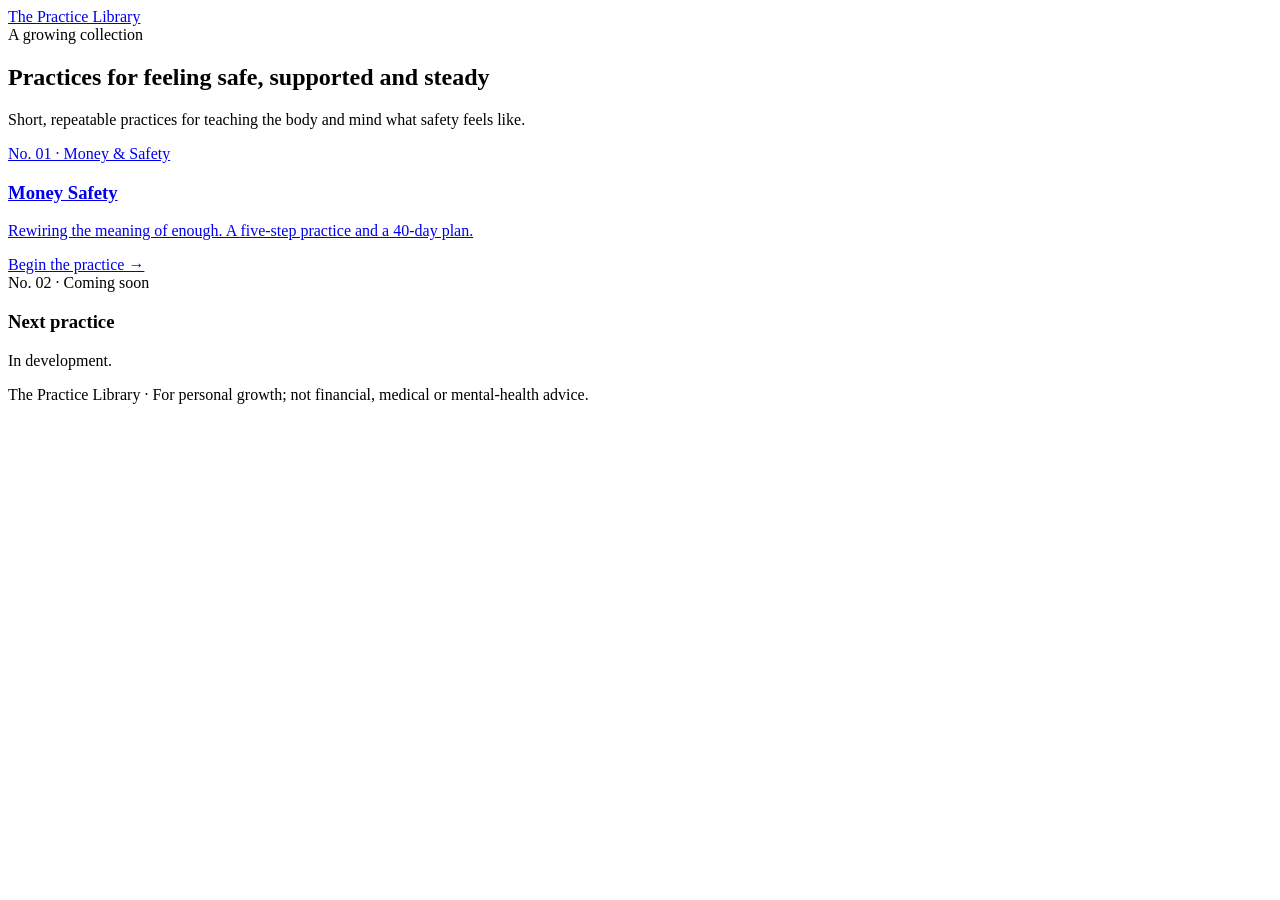
==== index.html @ 29675195 "Add files via upload" ====
<!doctype html>
<html lang="en">
<head>
  <meta charset="utf-8">
  <meta name="viewport" content="width=device-width, initial-scale=1">
  <title>The Practice Library</title>
  <meta name="description" content="Short, repeatable practices for rewiring belief, safety and abundance.">
  <link rel="preconnect" href="https://fonts.googleapis.com">
  <link rel="preconnect" href="https://fonts.gstatic.com" crossorigin>
  <link href="https://fonts.googleapis.com/css2?family=Inter:wght@400;500;600&display=swap" rel="stylesheet">
  <link rel="stylesheet" href="assets/style.css">
</head>
<body>

<header class="site-header">
  <div class="wrap">
    <a class="brand" href="index.html">The Practice Library</a>
  </div>
</header>

<main class="wrap">
  <section class="hero">
    <div class="eyebrow">A growing collection</div>
    <h1>Practices for feeling safe, supported and steady</h1>
    <p class="dek">Short, repeatable practices for teaching the body and mind what safety feels like.</p>
  </section>

  <div class="shelf">

    <!-- ===== ADD NEW PRACTICES HERE: copy one <a class="book"> block ===== -->

    <a class="book" href="practices/money-safety.html">
      <div class="eyebrow">No. 01 · Money &amp; Safety</div>
      <h3>Money Safety</h3>
      <p>Rewiring the meaning of enough. A five-step practice and a 40-day plan.</p>
      <span class="more">Begin the practice →</span>
    </a>

    <div class="book soon">
      <div class="eyebrow">No. 02 · Coming soon</div>
      <h3>Next practice</h3>
      <p>In development.</p>
    </div>

  </div>
</main>

<footer class="site-footer">
  <div class="wrap">
    <p>The Practice Library · For personal growth; not financial, medical or mental-health advice.</p>
  </div>
</footer>

<script src="assets/practice.js"></script>
</body>
</html>
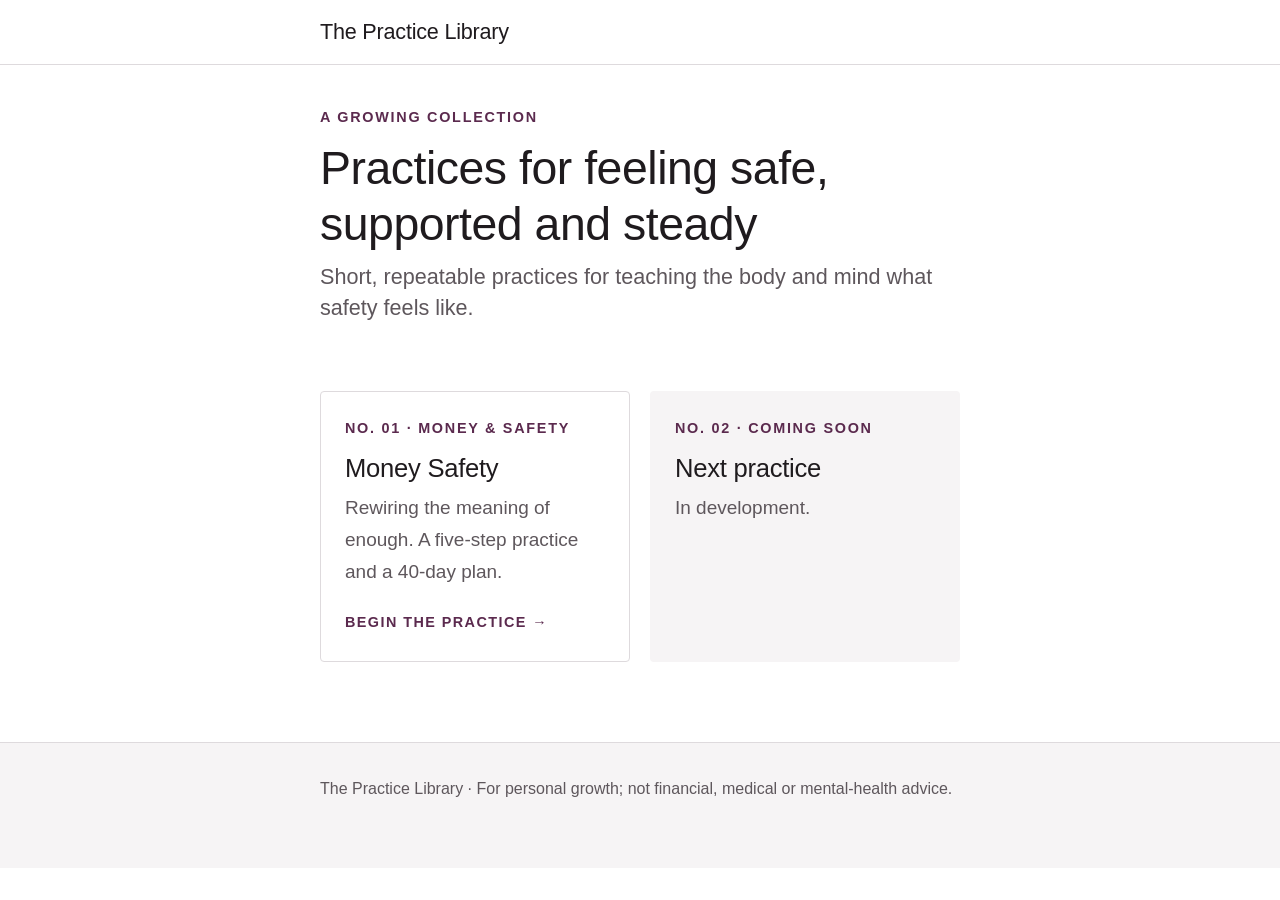
==== commit 974932e0: "Add files via upload" ====
--- a/index.html
+++ b/index.html
@@ -8,7 +8,7 @@
   <link rel="preconnect" href="https://fonts.googleapis.com">
   <link rel="preconnect" href="https://fonts.gstatic.com" crossorigin>
   <link href="https://fonts.googleapis.com/css2?family=Inter:wght@400;500;600&display=swap" rel="stylesheet">
-  <link rel="stylesheet" href="assets/style.css">
+  <link rel="stylesheet" href="style.css">
 </head>
 <body>
 
@@ -29,7 +29,7 @@
 
     <!-- ===== ADD NEW PRACTICES HERE: copy one <a class="book"> block ===== -->
 
-    <a class="book" href="practices/money-safety.html">
+    <a class="book" href="money-safety.html">
       <div class="eyebrow">No. 01 · Money &amp; Safety</div>
       <h3>Money Safety</h3>
       <p>Rewiring the meaning of enough. A five-step practice and a 40-day plan.</p>
@@ -51,6 +51,6 @@
   </div>
 </footer>
 
-<script src="assets/practice.js"></script>
+<script src="practice.js"></script>
 </body>
 </html>
--- a/style.css
+++ b/style.css
@@ -0,0 +1,330 @@
+/* =========================================================
+   PRACTICE LIBRARY — shared stylesheet
+   Clean retail look: white space, thin gray lines, one
+   sans-serif font, eggplant accent. Sized for easy reading
+   (19px body, strong contrast, no italics for key lines).
+   Change a color here and the whole site updates.
+   ========================================================= */
+
+:root {
+  --bg: #ffffff;
+  --panel: #f6f4f5;        /* light gray fill (like a search bar) */
+  --ink: #1f1b1e;          /* main text */
+  --muted: #5e575c;        /* secondary text: still high contrast */
+  --line: #dedadd;         /* thin borders */
+  --accent: #5b2a4e;       /* eggplant */
+  --accent-hover: #46203c;
+  --accent-soft: #f3edf1;  /* pale eggplant tint */
+  --on-accent: #ffffff;
+  --font: "Inter", "Helvetica Neue", Arial, sans-serif;
+  --measure: 42rem;
+  --radius: 4px;
+}
+@media (prefers-color-scheme: dark) {
+  :root:not([data-theme="light"]) {
+    --bg: #18151a; --panel: #221e23; --ink: #f1edf0; --muted: #b9b0b6;
+    --line: #3a3439; --accent: #c99bbd; --accent-hover: #d9b2ce; --accent-soft: #2b2129; --on-accent: #18151a;
+  }
+}
+:root[data-theme="dark"] {
+  --bg: #18151a; --panel: #221e23; --ink: #f1edf0; --muted: #b9b0b6;
+  --line: #3a3439; --accent: #c99bbd; --accent-hover: #d9b2ce; --accent-soft: #2b2129; --on-accent: #18151a;
+}
+
+* { box-sizing: border-box; }
+html { scroll-behavior: smooth; -webkit-text-size-adjust: 100%; }
+body {
+  margin: 0; background: var(--bg); color: var(--ink);
+  font-family: var(--font); font-size: 1.1875rem; /* 19px */
+  line-height: 1.7; font-weight: 400;
+}
+a { color: var(--accent); text-underline-offset: 3px; }
+a:hover { color: var(--accent-hover); }
+strong { font-weight: 600; }
+em { font-style: normal; font-weight: 500; color: var(--accent); }
+
+/* ---------- layout ---------- */
+.wrap { max-width: var(--measure); margin: 0 auto; padding: 0 16px; }
+.site-header { border-bottom: 1px solid var(--line); background: var(--bg); position: sticky; top: 0; z-index: 10; }
+.site-header .wrap { display: flex; justify-content: space-between; align-items: center; gap: 1rem; min-height: 64px; }
+.brand { font-size: 1.35rem; font-weight: 500; letter-spacing: -.01em; color: var(--ink); text-decoration: none; }
+.site-header nav { display: flex; gap: 1.5rem; }
+.site-header nav a { color: var(--ink); text-decoration: none; font-weight: 500; font-size: 1rem; }
+.site-header nav a:hover { color: var(--accent); }
+.crumbs { color: var(--muted); font-size: 1rem; padding: 1.25rem 0 0; }
+.crumbs a { color: var(--muted); text-decoration: none; }
+.site-footer {
+  border-top: 1px solid var(--line); margin-top: 5rem; padding: 2rem 0 3rem;
+  color: var(--muted); font-size: 1rem; background: var(--panel);
+}
+
+/* ---------- headings & text ---------- */
+h1, h2, h3 { font-weight: 400; line-height: 1.2; letter-spacing: -.01em; color: var(--ink); }
+h1 { font-size: clamp(2.2rem, 6vw, 2.9rem); margin: 0 0 .5rem; }
+h2 {
+  font-size: clamp(1.7rem, 4.5vw, 2.1rem); margin: 4.5rem 0 1.25rem;
+  padding-top: 2.5rem; border-top: 1px solid var(--line);
+}
+h3 { font-size: 1.4rem; font-weight: 500; margin: 3rem 0 .75rem; }
+p { margin: 0 0 1.15rem; }
+[id] { scroll-margin-top: 84px; } /* keeps jumped-to headings below the sticky header */
+
+/* Small uppercase label (like "(967 REVIEWS)") */
+.eyebrow, .label {
+  font-size: .9rem; letter-spacing: .12em; text-transform: uppercase;
+  color: var(--accent); font-weight: 600; margin-bottom: .75rem;
+}
+.dek { font-size: 1.35rem; color: var(--muted); line-height: 1.45; margin-bottom: 1.25rem; }
+.meta { color: var(--muted); font-size: 1rem; }
+.hero { padding: 2.5rem 0 1rem; }
+
+/* A line that should stand on its own */
+.beat {
+  font-size: 1.3rem; font-weight: 500; line-height: 1.5;
+  border-left: 3px solid var(--accent); padding: .1rem 0 .1rem 1.1rem; margin: 1.75rem 0;
+}
+
+/* Inner-voice list (what the trigger "sounds like") */
+.voices { list-style: none; padding: 0; margin: 1.25rem 0 1.5rem; border-top: 1px solid var(--line); }
+.voices li { padding: .75rem 0 .75rem 1rem; border-bottom: 1px solid var(--line); color: var(--muted); font-size: 1.2rem; }
+.voices li::before { content: "“"; color: var(--accent); margin-right: .15rem; }
+.voices li::after { content: "”"; color: var(--accent); }
+
+/* Anchor statements */
+.mantra {
+  position: relative; overflow: hidden;
+  background: var(--accent-soft); border-radius: var(--radius);
+  padding: 1.5rem 1.5rem 1.25rem 1.75rem; margin: 2rem 0;
+  font-size: clamp(1.35rem, 4vw, 1.6rem); font-weight: 500; line-height: 1.4; color: var(--ink);
+}
+.mantra small {
+  display: block; font-size: .85rem; letter-spacing: .12em; text-transform: uppercase;
+  color: var(--accent); font-weight: 600; margin-bottom: .6rem;
+}
+.copy-btn {
+  display: inline-block; margin-top: 1rem; font: 600 .85rem var(--font); letter-spacing: .08em; text-transform: uppercase;
+  background: var(--bg); border: 1px solid var(--line); color: var(--ink);
+  border-radius: var(--radius); padding: .5rem 1rem; cursor: pointer; min-height: 40px;
+}
+.copy-btn:hover { border-color: var(--accent); color: var(--accent); }
+
+/* Old vs. new pattern */
+.compare { display: grid; gap: 1rem; margin: 1.75rem 0; }
+.compare > div { border: 1px solid var(--line); border-radius: var(--radius); padding: 1.1rem 1.25rem; }
+.compare b { display: block; font-size: .85rem; letter-spacing: .12em; text-transform: uppercase; color: var(--muted); margin-bottom: .35rem; }
+.compare .new { border-color: var(--accent); background: var(--accent-soft); }
+.compare .new b { color: var(--accent); }
+.flow { font-size: 1.15rem; font-weight: 500; }
+
+/* Sequence: REGULATE → REFRAME → ... (styled like size boxes) */
+.sequence { display: grid; grid-template-columns: 1fr; gap: .5rem; margin: 1.5rem 0; padding: 0; list-style: none; }
+.sequence li a {
+  display: flex; flex-direction: column; align-items: center; justify-content: center; min-height: 64px; padding: .5rem;
+  border: 1px solid var(--line); border-radius: var(--radius); text-decoration: none;
+  color: var(--ink); font-size: .9rem; font-weight: 600; letter-spacing: .06em; line-height: 1.3;
+}
+.sequence li a span { color: var(--accent); font-size: 1.1rem; }
+.sequence li a:hover { border-color: var(--accent); color: var(--accent); }
+
+/* Numbered steps */
+.steps { counter-reset: s; list-style: none; padding: 0; margin: 1.5rem 0; border-top: 1px solid var(--line); }
+.steps li {
+  counter-increment: s; position: relative; padding: 1rem 0 1rem 3.25rem;
+  border-bottom: 1px solid var(--line);
+}
+.steps li::before {
+  content: counter(s); position: absolute; left: 0; top: 1rem;
+  width: 2.1rem; height: 2.1rem; border-radius: 50%; background: var(--accent); color: var(--on-accent);
+  font-size: 1rem; font-weight: 600; display: grid; place-items: center;
+}
+.steps strong { letter-spacing: .06em; }
+
+/* Boxed card */
+.card { border: 1px solid var(--line); border-radius: var(--radius); padding: 1.5rem; margin: 1.75rem 0; }
+.card h3 { margin-top: 0; }
+.card.filled { background: var(--panel); border-color: transparent; }
+
+/* Tags */
+.tags { display: flex; flex-wrap: wrap; gap: .5rem; list-style: none; padding: 0; margin: 1rem 0 1.5rem; }
+.tags li { border: 1px solid var(--line); border-radius: var(--radius); padding: .35rem .8rem; font-size: 1rem; }
+ul.clean { padding-left: 1.3rem; }
+ul.clean li { margin-bottom: .45rem; }
+
+/* "Not:" list */
+.nots { list-style: none; padding: 0; margin: 1rem 0 1.5rem; }
+.nots li { color: var(--muted); padding: .2rem 0; }
+.nots li::before { content: "Not: "; font-weight: 600; color: var(--ink); }
+
+/* Table of contents */
+.toc { border: 1px solid var(--line); border-radius: var(--radius); padding: 1.25rem 1.5rem; margin: 2rem 0; }
+.toc summary { cursor: pointer; font-weight: 600; font-size: .9rem; letter-spacing: .12em; text-transform: uppercase; min-height: 32px; }
+.toc ol { margin: .75rem 0 0; padding-left: 1.4rem; }
+.toc li { padding: .2rem 0; }
+.toc a { color: var(--ink); text-decoration: none; }
+.toc a:hover { color: var(--accent); text-decoration: underline; }
+
+/* ATM screen */
+.screen {
+  font-family: ui-monospace, "Courier New", monospace; font-size: 1.15rem; letter-spacing: .2em;
+  text-align: center; background: #1f1b1e; color: #f1edf0; padding: 1.25rem; border-radius: var(--radius); margin: 1.5rem 0;
+}
+
+/* Primary button (like ADD TO BAG) */
+.btn {
+  display: inline-flex; align-items: center; justify-content: center; min-height: 52px;
+  font: 600 1rem var(--font); letter-spacing: .1em; text-transform: uppercase;
+  padding: .75rem 2rem; border-radius: 999px; border: 1px solid var(--accent);
+  background: var(--accent); color: var(--on-accent); cursor: pointer; text-decoration: none;
+}
+.btn:hover { background: var(--accent-hover); border-color: var(--accent-hover); color: var(--on-accent); }
+.btn.ghost { background: transparent; color: var(--muted); border-color: var(--line); font-weight: 500; }
+.btn.ghost:hover { color: var(--accent); border-color: var(--accent); }
+
+/* ---------- library home ---------- */
+.shelf { display: grid; gap: 1.25rem; margin: 2rem 0; }
+.book {
+  display: block; text-decoration: none; color: var(--ink);
+  border: 1px solid var(--line); border-radius: var(--radius); padding: 1.5rem;
+  transition: border-color .2s, transform .25s, box-shadow .25s;
+}
+a.book:hover { border-color: var(--accent); color: var(--ink); }
+.book h3 { margin: .25rem 0 .5rem; font-size: 1.6rem; font-weight: 400; }
+.book p { color: var(--muted); margin: 0 0 1rem; }
+.book .more { font-size: .9rem; font-weight: 600; letter-spacing: .1em; text-transform: uppercase; color: var(--accent); }
+.book.soon { background: var(--panel); border-color: transparent; }
+
+/* ---------- 40-day tracker ---------- */
+.tracker { border: 1px solid var(--line); border-radius: var(--radius); padding: 1.5rem; margin: 2rem 0; }
+.tracker h3 { margin-top: 0; }
+.grid40 { display: grid; grid-template-columns: repeat(5, 1fr); gap: 6px; margin: 1rem 0; }
+.grid40 button {
+  min-height: 48px; border: 1px solid var(--line); background: var(--bg); color: var(--ink);
+  border-radius: var(--radius); font: 500 1rem var(--font); cursor: pointer; padding: 0;
+}
+.grid40 button:hover { border-color: var(--accent); }
+.grid40 button.half { background: var(--accent-soft); border-color: var(--accent-soft); }
+.grid40 button.full { background: var(--accent); color: var(--on-accent); border-color: var(--accent); }
+.grid40 button.today { border: 2px solid var(--ink); }
+.grid40 button.sel { box-shadow: 0 0 0 3px var(--bg), 0 0 0 5px var(--accent); }
+.day-panel { border-top: 1px solid var(--line); padding-top: 1rem; margin-top: 1rem; }
+.day-panel label.check { display: flex; gap: .75rem; align-items: flex-start; padding: .5rem 0; cursor: pointer; }
+.day-panel input[type="checkbox"] { width: 1.4rem; height: 1.4rem; margin: .2rem 0 0; accent-color: var(--accent); flex: none; }
+.day-panel textarea {
+  width: 100%; min-height: 6rem; margin-top: .5rem; padding: .85rem; border-radius: var(--radius);
+  border: 1px solid var(--line); background: var(--panel); color: var(--ink); font: inherit; font-size: 1.1rem;
+}
+.day-panel textarea:focus { outline: 2px solid var(--accent); outline-offset: 1px; }
+.evidence-log { list-style: none; padding: 0; margin: 1rem 0 0; }
+.evidence-log li { border-top: 1px solid var(--line); padding: .75rem 0; }
+.evidence-log span { color: var(--accent); font-size: .85rem; font-weight: 600; letter-spacing: .1em; text-transform: uppercase; display: block; }
+.legend { font-size: .95rem; color: var(--muted); }
+
+.mantra::before {
+  content: ""; position: absolute; left: 0; top: 0; bottom: 0; width: 4px;
+  background: var(--accent); transform-origin: top;
+}
+
+/* =========================================================
+   MOTION
+   Everything below is decoration. It only runs when the
+   reader's device allows motion (see the last block).
+   ========================================================= */
+
+/* Scroll-in: content eases up as the reader arrives */
+.anim .reveal {
+  opacity: 0; transform: translateY(20px);
+  transition: opacity .7s ease, transform .7s cubic-bezier(.2,.7,.2,1), border-color .2s, box-shadow .25s, background-color .2s;
+}
+.anim .reveal.in { opacity: 1; transform: none; }
+
+/* Statement boxes: the eggplant bar draws itself downward */
+.anim .mantra.reveal::before { transform: scaleY(0); transition: transform .9s cubic-bezier(.2,.7,.2,1) .3s; }
+.anim .mantra.reveal.in::before { transform: scaleY(1); }
+
+/* Numbered steps: the circles pop in */
+.anim .steps li.reveal::before { transform: scale(0); transition: transform .5s cubic-bezier(.3,1.6,.5,1) .25s; }
+.anim .steps li.reveal.in::before { transform: scale(1); }
+
+/* Library cards lift on hover */
+a.book:hover, .anim a.book.reveal.in:hover { transform: translateY(-4px); box-shadow: 0 12px 28px -14px rgba(91,42,78,.35); }
+.sequence li a { transition: border-color .2s, color .2s, transform .2s; }
+.sequence li a:hover { transform: translateY(-2px); }
+
+/* Reading progress bar along the bottom of the header */
+.read-progress {
+  position: absolute; left: 0; bottom: -1px; height: 3px; width: 100%;
+  background: var(--accent); transform-origin: left; transform: scaleX(0);
+}
+
+/* Buttons respond to the touch */
+.btn, .copy-btn { transition: background-color .2s, border-color .2s, color .2s, transform .15s; }
+.btn:active, .copy-btn:active, .grid40 button:active { transform: scale(.95); }
+.copy-btn.done { background: var(--accent); border-color: var(--accent); color: var(--on-accent); animation: pop .4s; }
+
+/* Tracker: progress summary */
+.tracker-progress { margin: .5rem 0 1rem; }
+.tp-stats { display: flex; justify-content: space-between; flex-wrap: wrap; gap: .5rem; font-size: 1rem; font-weight: 500; margin-bottom: .5rem; }
+.tp-streak { color: var(--accent); font-weight: 600; }
+.tp-bar { height: 10px; background: var(--panel); border-radius: 999px; overflow: hidden; }
+.tp-bar span {
+  display: block; height: 100%; width: 0; border-radius: 999px;
+  background: linear-gradient(90deg, var(--accent), #8e4f7c);
+  transition: width .9s cubic-bezier(.2,.7,.2,1);
+}
+
+/* Tracker: day squares and check boxes celebrate */
+.grid40 button { transition: background-color .3s, color .3s, border-color .3s, transform .15s; }
+.grid40 button.pop { animation: pop .6s cubic-bezier(.3,1.6,.5,1); }
+.day-panel input[type="checkbox"]:checked { animation: pop .35s; }
+@keyframes pop {
+  0% { transform: scale(1); }
+  40% { transform: scale(1.25); }
+  100% { transform: scale(1); }
+}
+
+/* Confetti pieces (created by practice.js) */
+.confetti {
+  position: fixed; width: 9px; height: 9px; border-radius: 2px; pointer-events: none; z-index: 50;
+  margin: -4px 0 0 -4px; animation: burst 1.2s cubic-bezier(.15,.7,.3,1) forwards;
+}
+@keyframes burst {
+  0% { transform: translate(0,0) rotate(0); opacity: 1; }
+  70% { opacity: 1; }
+  100% { transform: translate(var(--dx), calc(var(--dy) + 80px)) rotate(var(--rot)); opacity: 0; }
+}
+
+/* Encouragement message that slides up from the bottom */
+.toast {
+  position: fixed; left: 50%; bottom: 24px; z-index: 60;
+  max-width: calc(100% - 32px); width: max-content;
+  background: var(--accent); color: var(--on-accent);
+  padding: .9rem 1.5rem; border-radius: 999px; font-size: 1.05rem; font-weight: 500; text-align: center;
+  box-shadow: 0 14px 34px -12px rgba(0,0,0,.35);
+  transform: translate(-50%, 140%); opacity: 0; pointer-events: none;
+  transition: transform .45s cubic-bezier(.3,1.4,.5,1), opacity .3s;
+}
+.toast.show { transform: translate(-50%, 0); opacity: 1; }
+.toast.big { font-size: 1.15rem; padding: 1.1rem 1.75rem; border-radius: 16px; }
+
+/* Respect "reduce motion": no animation at all */
+@media (prefers-reduced-motion: reduce) {
+  *, *::before, *::after { animation: none !important; transition: none !important; }
+  html { scroll-behavior: auto; }
+}
+
+/* Keyboard focus, clearly visible */
+a:focus-visible, button:focus-visible, summary:focus-visible { outline: 3px solid var(--accent); outline-offset: 2px; }
+
+@media (min-width: 640px) {
+  .compare { grid-template-columns: 1fr 1fr; }
+  .shelf { grid-template-columns: 1fr 1fr; }
+  .sequence { grid-template-columns: repeat(5, 1fr); }
+  .grid40 { grid-template-columns: repeat(10, 1fr); }
+}
+
+@media print {
+  .site-header, .toc, .copy-btn, .tracker, .toast { display: none; }
+  .reveal { opacity: 1 !important; transform: none !important; }
+  body { background: #fff; color: #000; font-size: 12pt; }
+  h2 { break-after: avoid; }
+}
